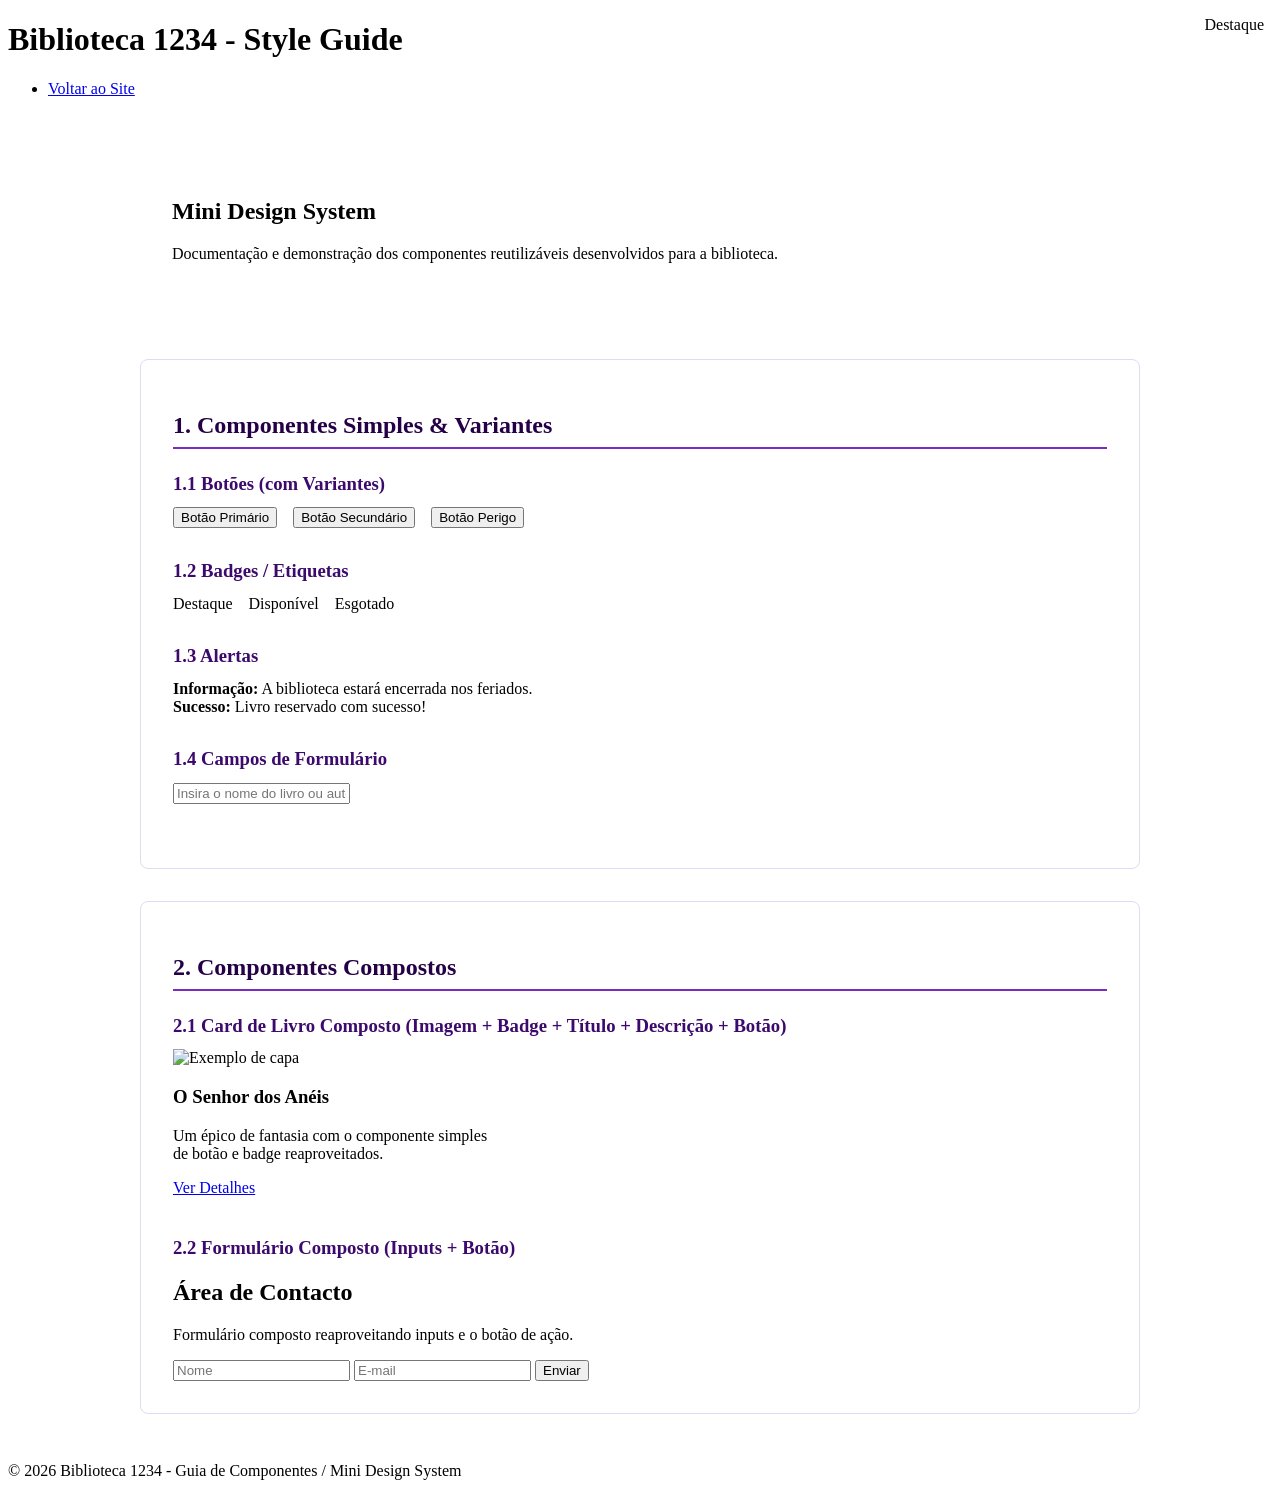
==== components.html @ 47aa1e23 "Add files via upload" ====
<!DOCTYPE html>
<html lang="pt">
<head>
    <meta charset="UTF-8">
    <meta name="viewport" content="width=device-width, initial-scale=1.0">
    <title>Guia de Componentes | Biblioteca 1234</title>
    <link rel="stylesheet" href="css/style.css">
</head>
<body>
    <header class="header">
        <h1 class="header__title">Biblioteca 1234 - Style Guide</h1>
        <nav class="header__nav">
            <ul class="header__list">
                <li class="header__item"><a href="index.html">Voltar ao Site</a></li>
            </ul>
        </nav>
    </header>

    <main style="max-width: 1000px; margin: 3rem auto; padding: 0 1.5rem;">
        <section class="hero" style="border-radius: 8px; margin-bottom: 3rem; padding: 2rem;">
            <h2 class="hero__title">Mini Design System</h2>
            <p class="hero__description">Documentação e demonstração dos componentes reutilizáveis desenvolvidos para a biblioteca.</p>
        </section>

        <!-- COMPONENTES SIMPLES -->
        <section style="background: #ffffff; padding: 2rem; border-radius: 8px; margin-bottom: 2rem; border: 1px solid #e2d9f3;">
            <h2 style="color: #240046; border-bottom: 2px solid #7b2cbf; padding-bottom: 0.5rem; margin-bottom: 1.5rem;">1. Componentes Simples & Variantes</h2>

            <div style="margin-bottom: 2rem;">
                <h3 style="color: #3c096c; margin-bottom: 0.8rem;">1.1 Botões (com Variantes)</h3>
                <div style="display: flex; gap: 1rem; align-items: center; flex-wrap: wrap;">
                    <button class="btn btn--primary">Botão Primário</button>
                    <button class="btn btn--secondary">Botão Secundário</button>
                    <button class="btn btn--danger">Botão Perigo</button>
                </div>
            </div>

            <div style="margin-bottom: 2rem;">
                <h3 style="color: #3c096c; margin-bottom: 0.8rem;">1.2 Badges / Etiquetas</h3>
                <div style="display: flex; gap: 1rem; align-items: center;">
                    <span class="badge badge--primary">Destaque</span>
                    <span class="badge badge--success">Disponível</span>
                    <span class="badge badge--warning">Esgotado</span>
                </div>
            </div>

            <div style="margin-bottom: 2rem;">
                <h3 style="color: #3c096c; margin-bottom: 0.8rem;">1.3 Alertas</h3>
                <div class="alert alert--info">
                    <strong>Informação:</strong> A biblioteca estará encerrada nos feriados.
                </div>
                <div class="alert alert--success">
                    <strong>Sucesso:</strong> Livro reservado com sucesso!
                </div>
            </div>

            <div style="margin-bottom: 2rem;">
                <h3 style="color: #3c096c; margin-bottom: 0.8rem;">1.4 Campos de Formulário</h3>
                <div style="max-width: 400px;">
                    <input type="text" class="input-text" placeholder="Insira o nome do livro ou autor...">
                </div>
            </div>
        </section>

        <!-- COMPONENTES COMPOSTOS -->
        <section style="background: #ffffff; padding: 2rem; border-radius: 8px; border: 1px solid #e2d9f3;">
            <h2 style="color: #240046; border-bottom: 2px solid #7b2cbf; padding-bottom: 0.5rem; margin-bottom: 1.5rem;">2. Componentes Compostos</h2>

            <div style="margin-bottom: 2.5rem;">
                <h3 style="color: #3c096c; margin-bottom: 0.8rem;">2.1 Card de Livro Composto (Imagem + Badge + Título + Descrição + Botão)</h3>
                <div style="max-width: 320px;">
                    <article>
                        <span class="badge badge--primary" style="position: absolute; top: 1rem; right: 1rem;">Destaque</span>
                        <img class="destaque__image" src="imagens/senhor-dos-aneis.jpg" alt="Exemplo de capa">
                        <h3 class="destaque__subtitle">O Senhor dos Anéis</h3>
                        <p class="destaque__description">Um épico de fantasia com o componente simples de botão e badge reaproveitados.</p>
                        <a href="#" class="btn btn--primary">Ver Detalhes</a>
                    </article>
                </div>
            </div>

            <div>
                <h3 style="color: #3c096c; margin-bottom: 0.8rem;">2.2 Formulário Composto (Inputs + Botão)</h3>
                <div class="newsletter" style="margin: 0;">
                    <h2 class="newsletter__title">Área de Contacto</h2>
                    <p class="newsletter__description">Formulário composto reaproveitando inputs e o botão de ação.</p>
                    <form class="newsletter__form">
                        <input type="text" class="input-text" placeholder="Nome">
                        <input type="email" class="input-text" placeholder="E-mail">
                        <button type="submit" class="btn btn--primary">Enviar</button>
                    </form>
                </div>
            </div>
        </section>
    </main>

    <footer>
        <p>&copy; 2026 Biblioteca 1234 - Guia de Componentes / Mini Design System</p>
    </footer>
</body>
</html>
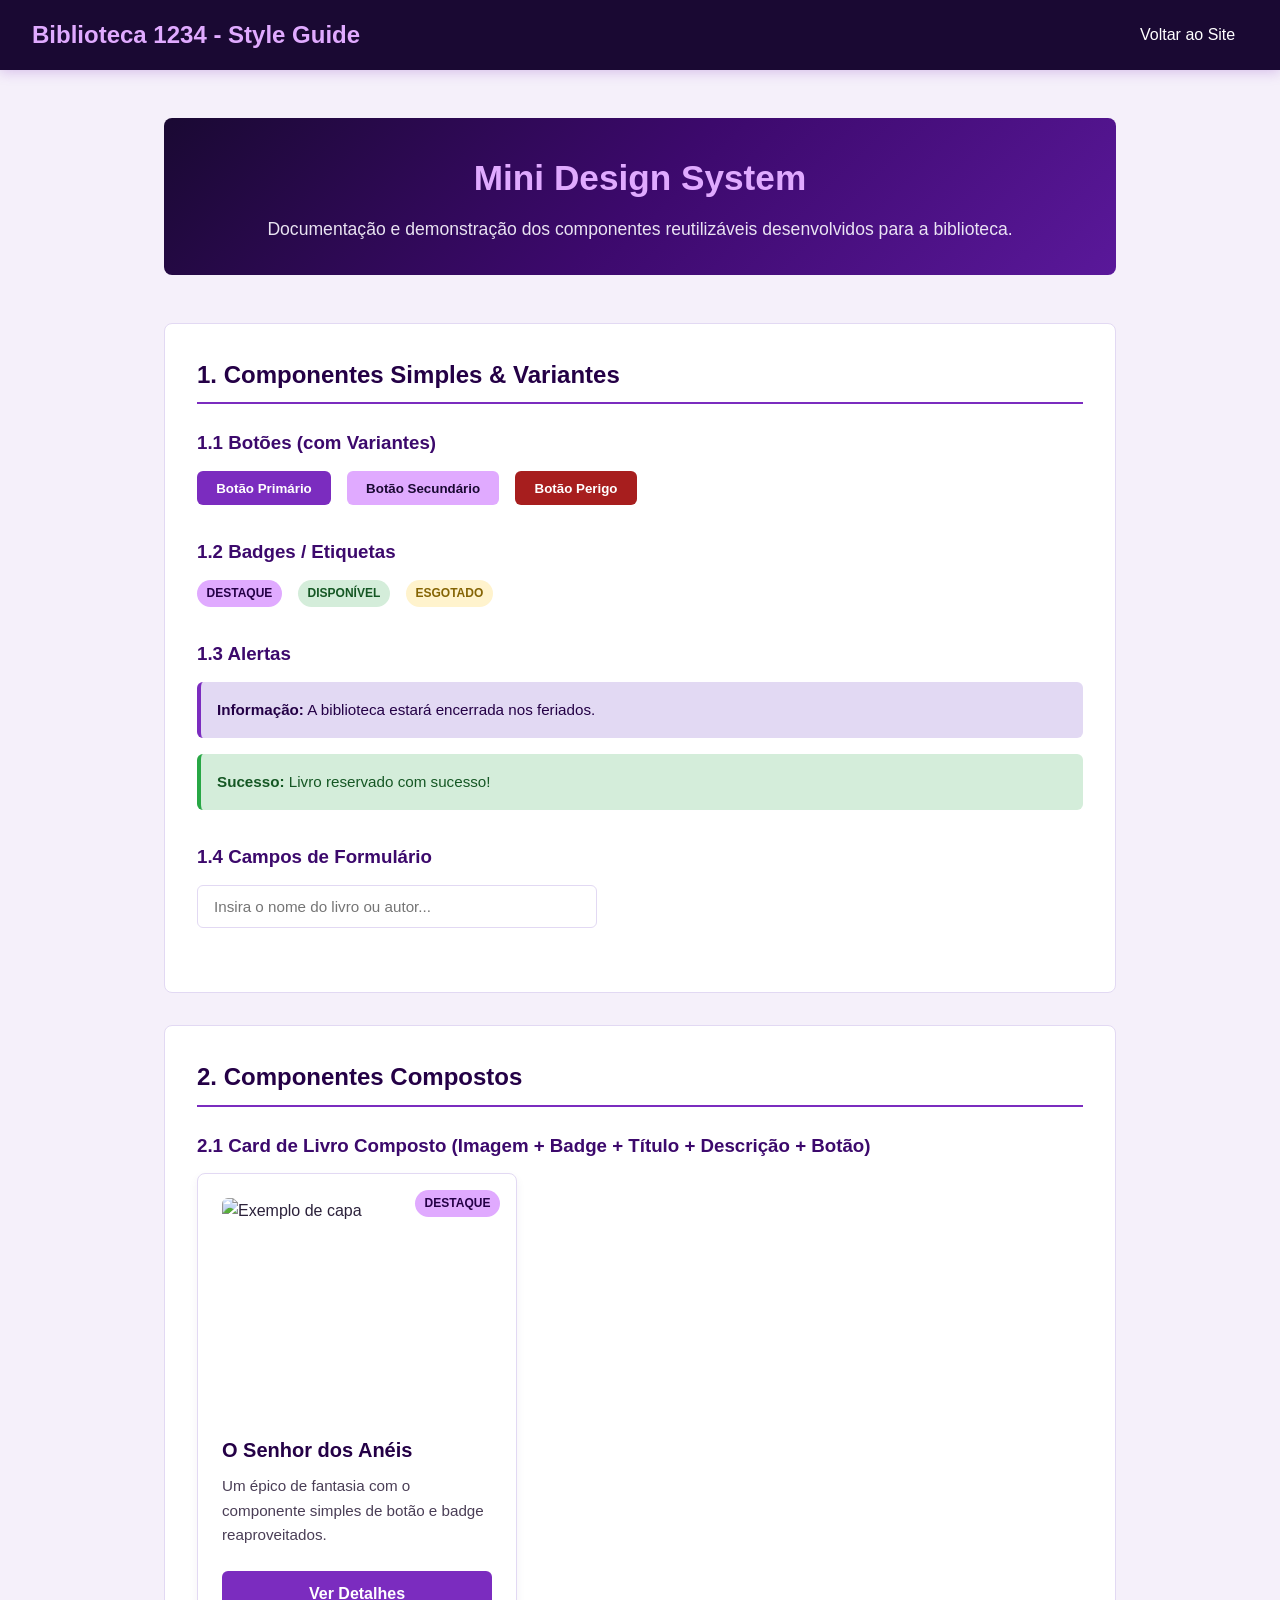
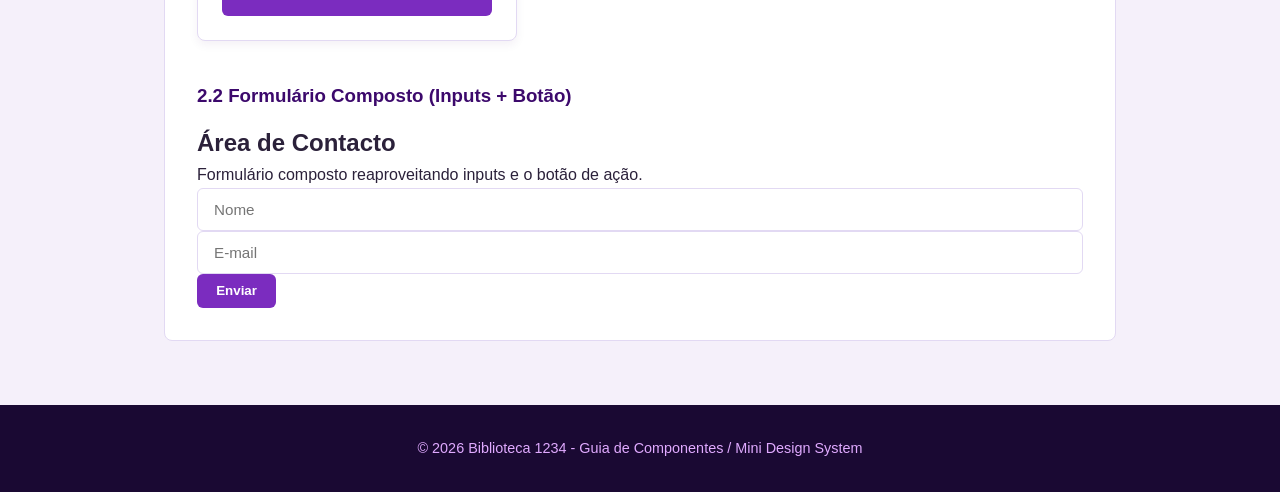
==== commit e73768d1: "Fix HTML encoding issues in components.html" ====
--- a/components.html
+++ b/components.html
@@ -4,7 +4,7 @@
     <meta charset="UTF-8">
     <meta name="viewport" content="width=device-width, initial-scale=1.0">
     <title>Guia de Componentes | Biblioteca 1234</title>
-    <link rel="stylesheet" href="css/style.css">
+    <link rel="stylesheet" href="style.css">
 </head>
 <body>
     <header class="header">
@@ -98,4 +98,4 @@
         <p>&copy; 2026 Biblioteca 1234 - Guia de Componentes / Mini Design System</p>
     </footer>
 </body>
-</html>+</html>
--- a/style.css
+++ b/style.css
@@ -0,0 +1,443 @@
+* {
+    margin: 0;
+    padding: 0;
+    box-sizing: border-box;
+}
+
+body {
+    font-family: 'Segoe UI', Tahoma, Geneva, Verdana, sans-serif;
+    line-height: 1.6;
+    color: #2b213a;
+    background-color: #f5f0fa;
+}
+
+.header {
+    background-color: #1a0933;
+    color: #ffffff;
+    padding: 1rem 2rem;
+    display: flex;
+    justify-content: space-between;
+    align-items: center;
+    position: sticky;
+    top: 0;
+    z-index: 1000;
+    box-shadow: 0 2px 12px rgba(123, 44, 191, 0.25);
+}
+
+.header__title {
+    font-size: 1.5rem;
+    font-weight: bold;
+    color: #e0aaff;
+}
+
+.header__list {
+    list-style: none;
+    display: flex;
+    gap: 1.5rem;
+    align-items: center;
+}
+
+.header__item a {
+    color: #ffffff;
+    text-decoration: none;
+    font-weight: 500;
+    padding: 0.4rem 0.8rem;
+    border-radius: 6px;
+    display: inline-block;
+    transition: color 0.3s ease, background-color 0.3s ease, transform 0.3s ease, box-shadow 0.3s ease;
+}
+
+.header__item a:hover {
+    color: #e0aaff;
+    background-color: rgba(199, 125, 255, 0.15);
+    transform: translateY(-2px);
+    box-shadow: 0 0 10px rgba(199, 125, 255, 0.3);
+}
+
+.btn {
+    display: inline-block;
+    padding: 0.6rem 1.2rem;
+    border-radius: 6px;
+    font-weight: 600;
+    text-decoration: none;
+    text-align: center;
+    border: none;
+    cursor: pointer;
+    transition: background-color 0.3s ease, transform 0.2s ease, box-shadow 0.2s ease;
+}
+
+.btn:hover {
+    transform: translateY(-2px);
+}
+
+.btn--primary {
+    background-color: #7b2cbf;
+    color: #ffffff;
+}
+
+.btn--primary:hover {
+    background-color: #5a189a;
+}
+
+.btn--secondary {
+    background-color: #e0aaff;
+    color: #1a0933;
+}
+
+.btn--secondary:hover {
+    background-color: #c77dff;
+}
+
+.btn--danger {
+    background-color: #a71e1e;
+    color: #ffffff;
+}
+
+.btn--danger:hover {
+    background-color: #780000;
+}
+
+.badge {
+    display: inline-block;
+    padding: 0.25rem 0.6rem;
+    font-size: 0.75rem;
+    font-weight: 700;
+    border-radius: 50px;
+    text-transform: uppercase;
+}
+
+.badge--primary {
+    background-color: #e0aaff;
+    color: #240046;
+}
+
+.badge--success {
+    background-color: #d4edda;
+    color: #155724;
+}
+
+.badge--warning {
+    background-color: #fff3cd;
+    color: #856404;
+}
+
+.alert {
+    padding: 1rem;
+    border-radius: 6px;
+    margin-bottom: 1rem;
+    font-size: 0.95rem;
+}
+
+.alert--info {
+    background-color: #e2d9f3;
+    color: #240046;
+    border-left: 4px solid #7b2cbf;
+}
+
+.alert--success {
+    background-color: #d4edda;
+    color: #155724;
+    border-left: 4px solid #28a745;
+}
+
+.input-text {
+    width: 100%;
+    padding: 0.75rem 1rem;
+    border: 1px solid #e2d9f3;
+    border-radius: 6px;
+    font-size: 0.95rem;
+    outline: none;
+    transition: border-color 0.3s ease, box-shadow 0.3s ease;
+}
+
+.input-text:focus {
+    border-color: #7b2cbf;
+    box-shadow: 0 0 0 3px rgba(123, 44, 191, 0.2);
+}
+
+.hero {
+    background: linear-gradient(135deg, #1a0933 0%, #3c096c 50%, #5a189a 100%);
+    color: #ffffff;
+    padding: 4rem 2rem;
+    text-align: center;
+}
+
+.hero__title {
+    font-size: 2.2rem;
+    margin-bottom: 0.5rem;
+    color: #e0aaff;
+}
+
+.hero__description {
+    font-size: 1.1rem;
+    opacity: 0.95;
+    color: #f3effa;
+}
+
+.destaques,
+.cardTerror,
+.cardRomance,
+.cardMistério,
+.cardFantasia {
+    max-width: 1200px;
+    margin: 3rem auto;
+    padding: 0 1.5rem;
+    display: grid;
+    grid-template-columns: repeat(auto-fit, minmax(280px, 1fr));
+    gap: 2rem;
+}
+
+.destaques__title, .destaques__description,
+.cardTerror__title,
+.cardRomance__title,
+.cardMistério__title,
+.cardFantasia__title {
+    grid-column: 1 / -1;
+}
+
+.destaques__title,
+.cardTerror__title,
+.cardRomance__title,
+.cardMistério__title,
+.cardFantasia__title {
+    font-size: 1.8rem;
+    color: #240046;
+    border-bottom: 3px solid #7b2cbf;
+    display: inline-block;
+    padding-bottom: 0.3rem;
+}
+
+.destaques__description {
+    color: #5a189a;
+    margin-top: -1rem;
+    margin-bottom: 1rem;
+}
+
+article {
+    background-color: #ffffff;
+    border: 1px solid #e2d9f3;
+    border-radius: 8px;
+    padding: 1.5rem;
+    display: flex;
+    flex-direction: column;
+    justify-content: space-between;
+    box-shadow: 0 4px 10px rgba(60, 9, 108, 0.06);
+    transition: transform 0.3s ease, box-shadow 0.3s ease, background-color 0.3s ease;
+    position: relative;
+}
+
+article:hover {
+    transform: translateY(-5px);
+    box-shadow: 0 10px 20px rgba(123, 44, 191, 0.2);
+}
+
+.destaque__image,
+.cardTerror__image,
+.cardRomance__image,
+.cardMistério__image,
+.cardFantasia__image {
+    width: 100%;
+    height: 220px;
+    object-fit: cover;
+    border-radius: 6px;
+    margin-bottom: 1rem;
+}
+
+.destaque__image--float {
+    float: left;
+    width: 120px;
+    height: 160px;
+    margin-right: 1rem;
+    margin-bottom: 0.5rem;
+}
+
+.destaque__subtitle,
+.cardTerror__subtitle,
+.cardRomance__subtitle,
+.cardMistério__subtitle,
+.cardFantasia__subtitle {
+    font-size: 1.25rem;
+    color: #240046;
+    margin-bottom: 0.5rem;
+}
+
+.destaque__description,
+.cardTerror__description,
+.cardRomance__description,
+.cardMistério__description,
+.cardFantasia__description {
+    font-size: 0.95rem;
+    color: #4a3e56;
+    margin-bottom: 1.5rem;
+    flex-grow: 1;
+}
+
+.destaque__link,
+.cardTerror__link,
+.cardRomance__link,
+.cardMistério__link,
+.cardFantasia__link {
+    align-self: start;
+}
+
+.cardTerror .cardTerror__title {
+    color: #4a0404;
+    border-bottom-color: #a71e1e;
+}
+
+.cardTerror article {
+    background-color: #fff5f5;
+    border-color: #f0d5d5;
+}
+
+.cardTerror article:hover {
+    box-shadow: 0 10px 20px rgba(167, 30, 30, 0.25);
+}
+
+.cardTerror .btn--primary {
+    background-color: #800f2f;
+}
+
+.cardTerror .btn--primary:hover {
+    background-color: #590d22;
+}
+
+.cardRomance .cardRomance__title {
+    color: #581845;
+    border-bottom-color: #b5179e;
+}
+
+.cardRomance article {
+    background-color: #fcf0f8;
+    border-color: #f7d6e0;
+}
+
+.cardRomance article:hover {
+    box-shadow: 0 10px 20px rgba(181, 23, 158, 0.25);
+}
+
+.cardRomance .btn--primary {
+    background-color: #b5179e;
+}
+
+.cardRomance .btn--primary:hover {
+    background-color: #7209b7;
+}
+
+.cardMistério .cardMistério__title {
+    color: #10002b;
+    border-bottom-color: #3a0ca3;
+}
+
+.cardMistério article {
+    background-color: #f2f0f9;
+    border-color: #d8d5f2;
+}
+
+.cardMistério article:hover {
+    box-shadow: 0 10px 20px rgba(58, 12, 163, 0.25);
+}
+
+.cardMistério .btn--primary {
+    background-color: #3a0ca3;
+}
+
+.cardMistério .btn--primary:hover {
+    background-color: #1f0663;
+}
+
+.cardFantasia .cardFantasia__title {
+    color: #3c096c;
+    border-bottom-color: #ff9e00;
+}
+
+.cardFantasia article {
+    background-color: #fffdf0;
+    border-color: #fbe8c0;
+}
+
+.cardFantasia article:hover {
+    box-shadow: 0 10px 20px rgba(255, 158, 0, 0.3);
+}
+
+.cardFantasia .btn--primary {
+    background-color: #7b2cbf;
+}
+
+.cardFantasia .btn--primary:hover {
+    background-color: #5a189a;
+}
+
+.Formulario {
+    max-width: 800px;
+    margin: 4rem auto;
+    padding: 2.5rem 2rem;
+    background-color: #ffffff;
+    border: 1px solid #e2d9f3;
+    border-radius: 12px;
+    box-shadow: 0 4px 15px rgba(60, 9, 108, 0.08);
+    text-align: center;
+}
+
+.Formulario__title {
+    font-size: 1.8rem;
+    color: #240046;
+    margin-bottom: 0.5rem;
+}
+
+.Formulario__description {
+    color: #4a3e56;
+    margin-bottom: 1.5rem;
+}
+
+.Formulario__form {
+    display: flex;
+    gap: 1rem;
+    justify-content: center;
+    align-items: center;
+    flex-wrap: wrap;
+}
+
+.Formulario__form .input-text {
+    flex: 1;
+    min-width: 250px;
+}
+
+footer {
+    background-color: #1a0933;
+    color: #e0aaff;
+    text-align: center;
+    padding: 2rem;
+    margin-top: 4rem;
+    font-size: 0.9rem;
+}
+
+@media (max-width: 768px) {
+    .header {
+        flex-direction: column;
+        gap: 1rem;
+        padding: 1rem;
+    }
+
+    .header__list {
+        flex-wrap: wrap;
+        justify-content: center;
+        gap: 1rem;
+    }
+
+    .destaques,
+    .cardTerror,
+    .cardRomance,
+    .cardMistério,
+    .cardFantasia {
+        grid-template-columns: 1fr;
+    }
+
+    .Formulario__form {
+        flex-direction: column;
+    }
+
+    .Formulario__form .input-text {
+        width: 100%;
+    }
+}
